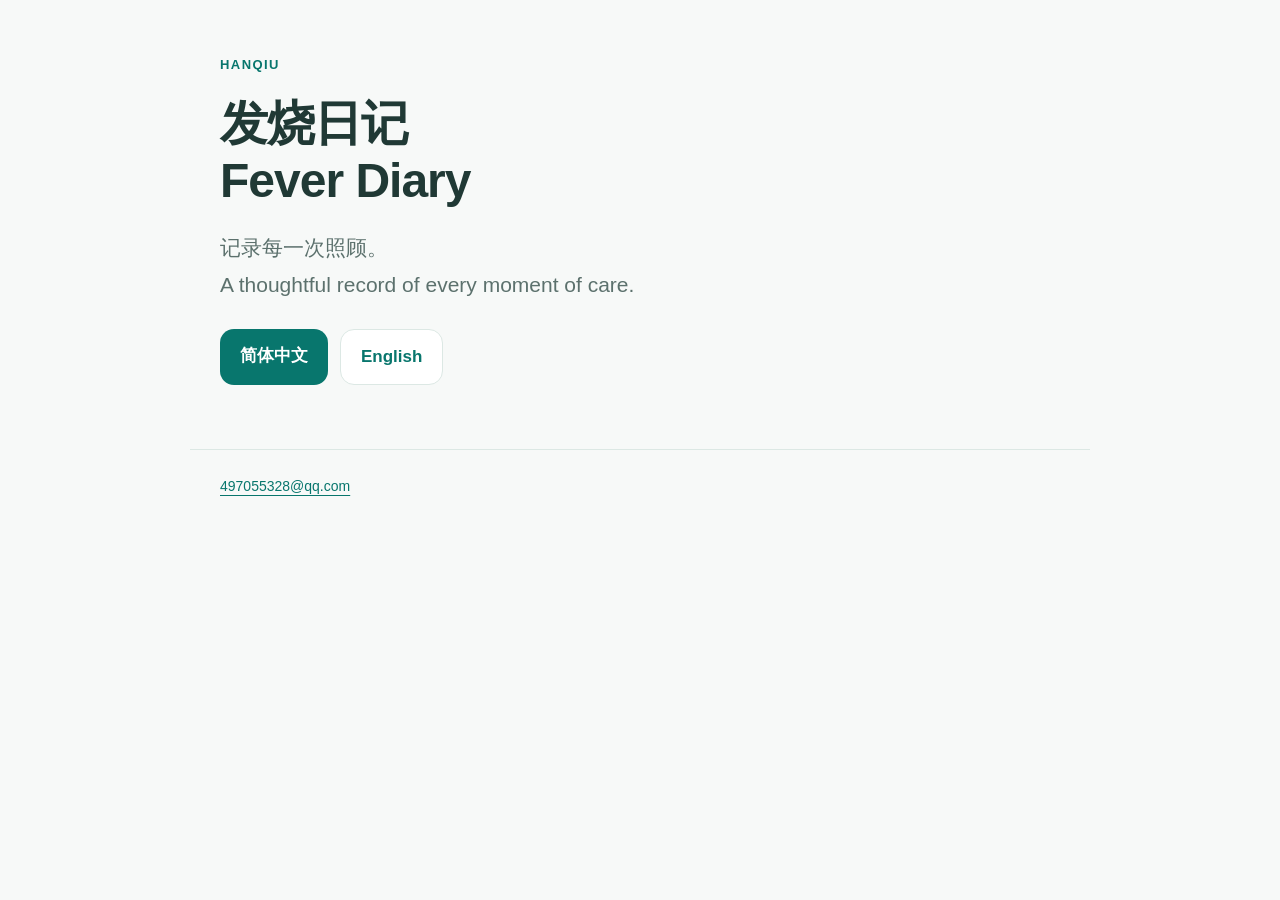
==== index.html @ 3884e826 "Publish Fever Diary privacy and support website" ====
<!doctype html><html lang="en"><head><meta charset="utf-8"><meta name="viewport" content="width=device-width,initial-scale=1"><title>发烧日记 · Fever Diary</title><link rel="stylesheet" href="assets/styles.css"></head><body><main id="content"><p class="eyebrow">HANQIU</p><h1>发烧日记<br>Fever Diary</h1><p class="intro">记录每一次照顾。<br>A thoughtful record of every moment of care.</p><div class="actions"><a class="button" href="zh-Hans/index.html" lang="zh-Hans">简体中文</a><a class="button secondary" href="en/index.html" lang="en">English</a></div></main><footer><a href="mailto:497055328@qq.com">497055328@qq.com</a></footer></body></html>
---- assets/styles.css ----
:root { color-scheme: light dark; --bg:#f7f9f8; --paper:#fff; --text:#203935; --muted:#5c716d; --line:#dce8e4; --accent:#08766d; --soft:#e6f4ef; }
*{box-sizing:border-box} body{margin:0;background:var(--bg);color:var(--text);font:17px/1.75 -apple-system,BlinkMacSystemFont,"Segoe UI",sans-serif;-webkit-font-smoothing:antialiased} a{color:var(--accent);text-underline-offset:4px} a:hover{text-decoration-thickness:2px} a:focus-visible{outline:3px solid var(--accent);outline-offset:5px;border-radius:3px} header,main,footer{max-width:900px;margin:auto;padding-left:30px;padding-right:30px} header{display:flex;flex-wrap:wrap;align-items:center;justify-content:space-between;gap:12px;padding-top:28px;padding-bottom:28px;border-bottom:1px solid var(--line)} .brand{display:inline-flex;align-items:center;gap:11px;font-weight:750;text-decoration:none;color:var(--text)} .mark{background:var(--accent);color:white;border-radius:12px;width:38px;height:38px;display:grid;place-items:center;font-size:23px} nav{display:flex;flex-wrap:wrap;gap:20px;font-size:14px} nav a[aria-current=page]{font-weight:700;color:var(--text)} main{padding-top:54px;padding-bottom:64px} h1{font-size:clamp(32px,5vw,48px);line-height:1.2;letter-spacing:-1px;margin:12px 0 20px} h2{font-size:22px;line-height:1.4;margin:34px 0 12px} h3{font-size:18px;margin:26px 0 8px} p,ul,ol{margin:0 0 18px} .eyebrow{font-size:13px;font-weight:750;letter-spacing:.11em;color:var(--accent)} .intro{font-size:21px;max-width:680px;color:var(--muted)} .updated{font-size:14px;color:var(--muted)} .card{background:var(--paper);border:1px solid var(--line);border-radius:22px;padding:28px;margin:26px 0} .note{background:var(--soft);padding:20px 24px;border-radius:16px;margin:26px 0} .actions{display:flex;flex-wrap:wrap;gap:12px;margin-top:26px}.button{display:inline-block;border-radius:14px;background:var(--accent);color:white;padding:12px 20px;font-weight:650;text-decoration:none}.button.secondary{background:var(--paper);color:var(--accent);border:1px solid var(--line)} .grid{display:grid;grid-template-columns:repeat(2,minmax(0,1fr));gap:20px}.grid .card{margin:0} footer{border-top:1px solid var(--line);font-size:14px;color:var(--muted);padding-top:24px;padding-bottom:30px} footer a{overflow-wrap:anywhere} details{border-top:1px solid var(--line);padding:20px 0} summary{font-weight:650;cursor:pointer} details p{margin-top:14px;margin-bottom:0} table{border-collapse:collapse;width:100%;font-size:15px} th,td{text-align:left;vertical-align:top;padding:12px;border-bottom:1px solid var(--line)} th{color:var(--accent)} .table-wrap{overflow-x:auto} .skip{position:absolute;left:20px;top:-80px;padding:10px;background:var(--paper);z-index:2}.skip:focus{top:10px} @media(max-width:580px){header,main,footer{padding-left:22px;padding-right:22px}main{padding-top:36px}.grid{grid-template-columns:1fr}.card{padding:22px}nav{gap:14px}h1{letter-spacing:-.6px}} @media(prefers-color-scheme:dark){:root{--bg:#101c1a;--paper:#172623;--text:#e7f1ed;--muted:#adc0b9;--line:#324942;--accent:#8ed7c4;--soft:#203a32}.button,.mark{color:#10231d}}
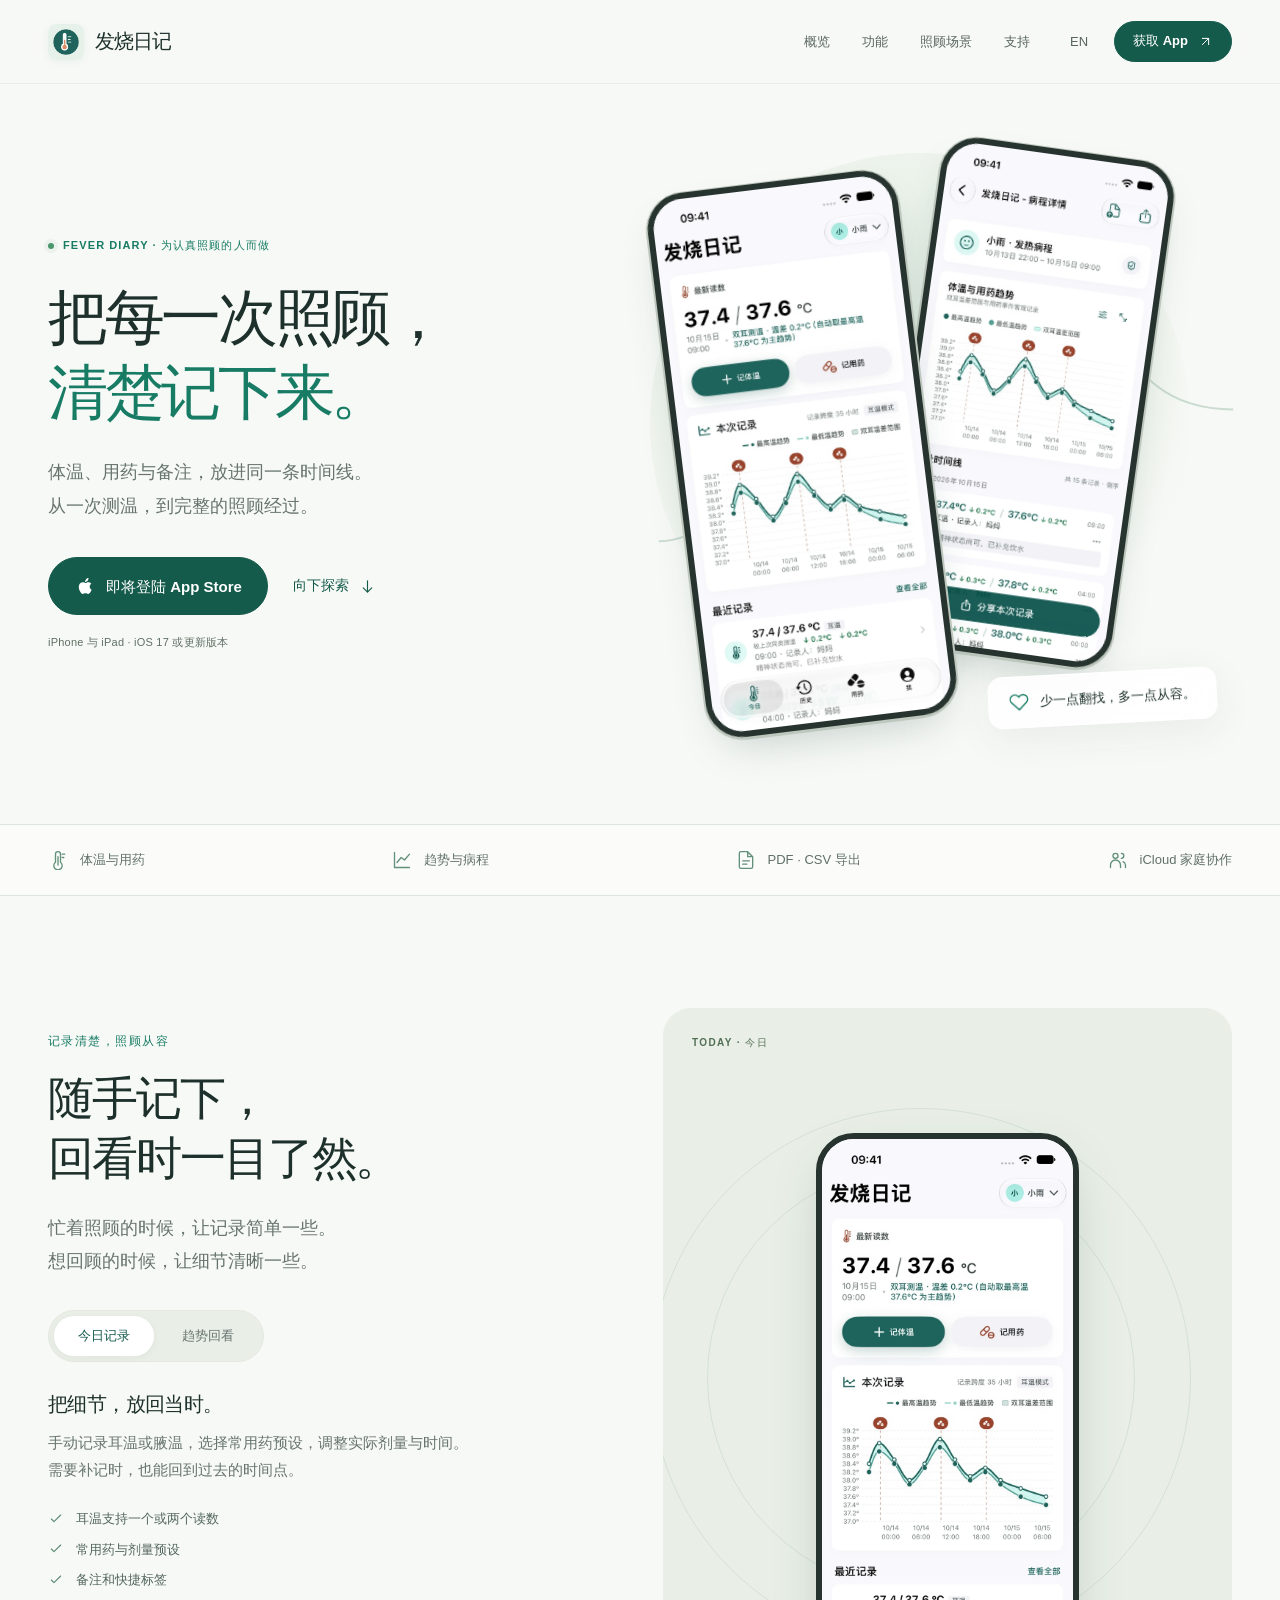
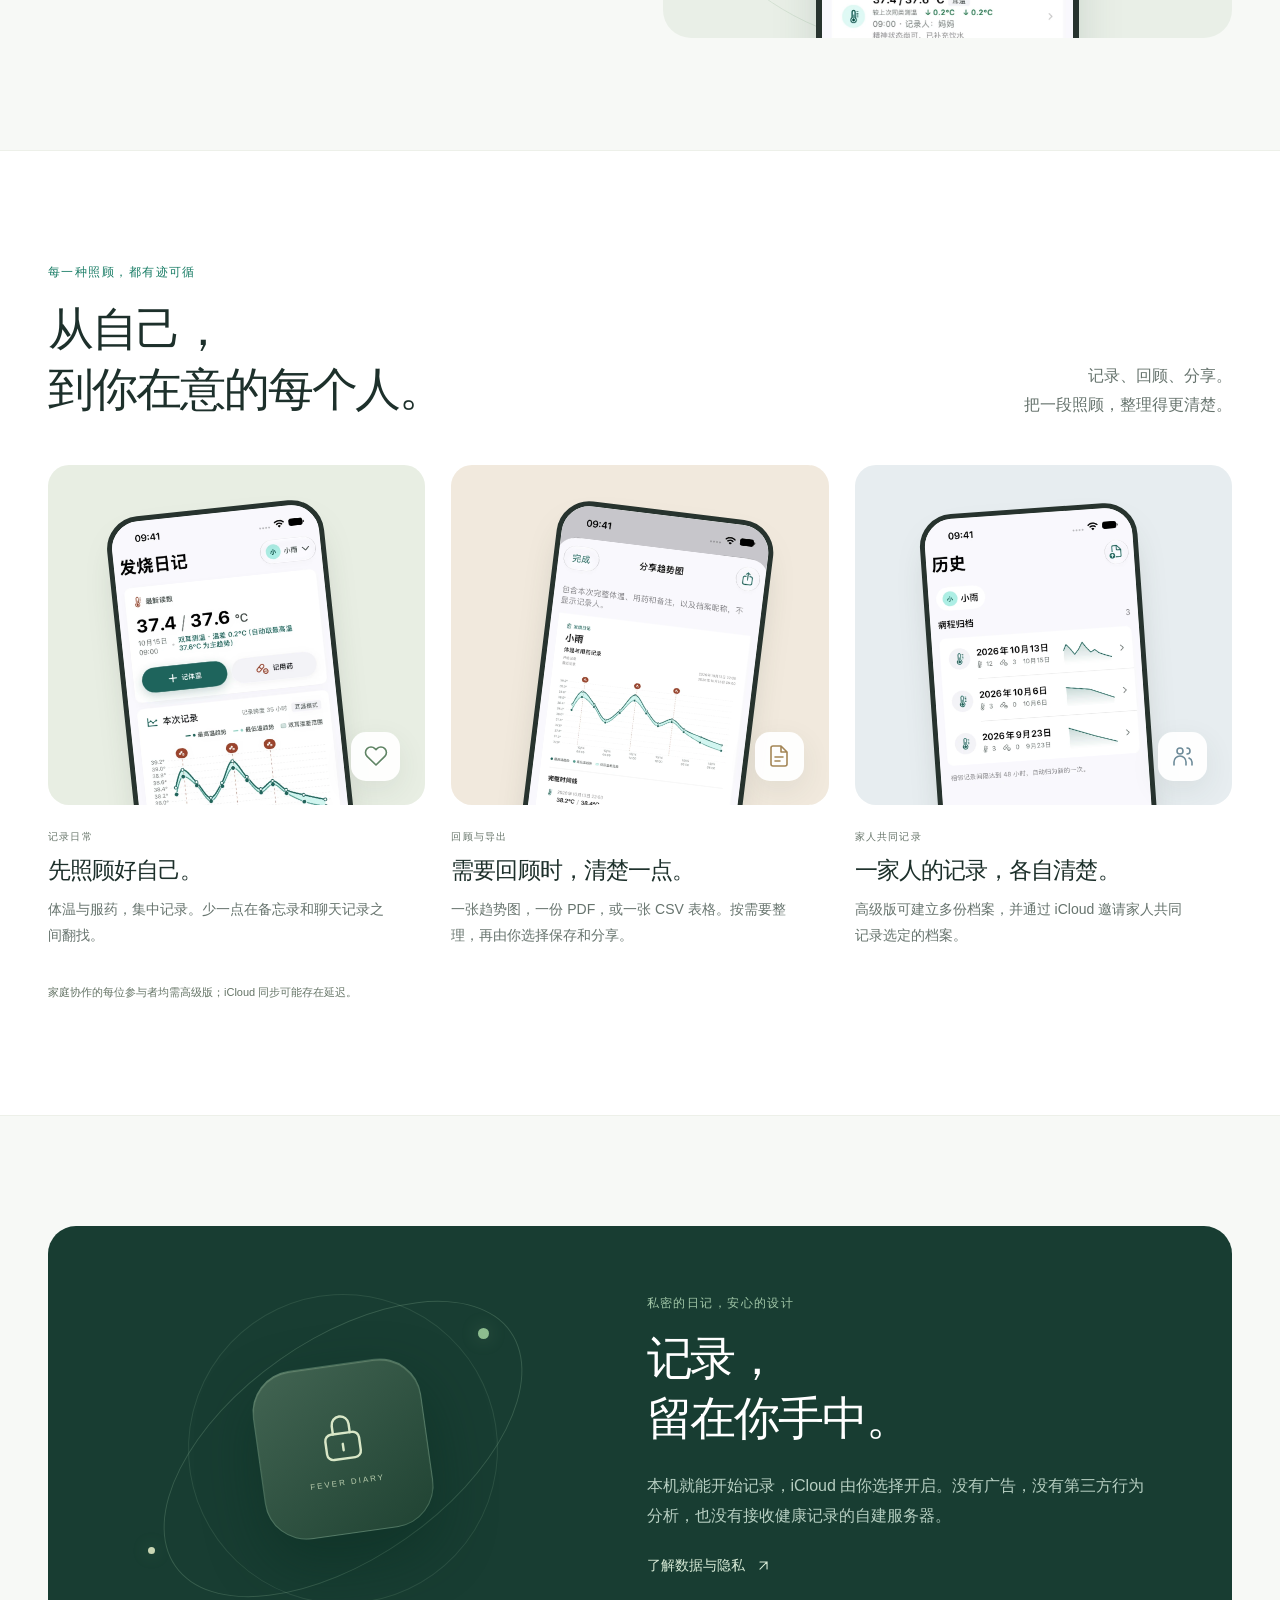
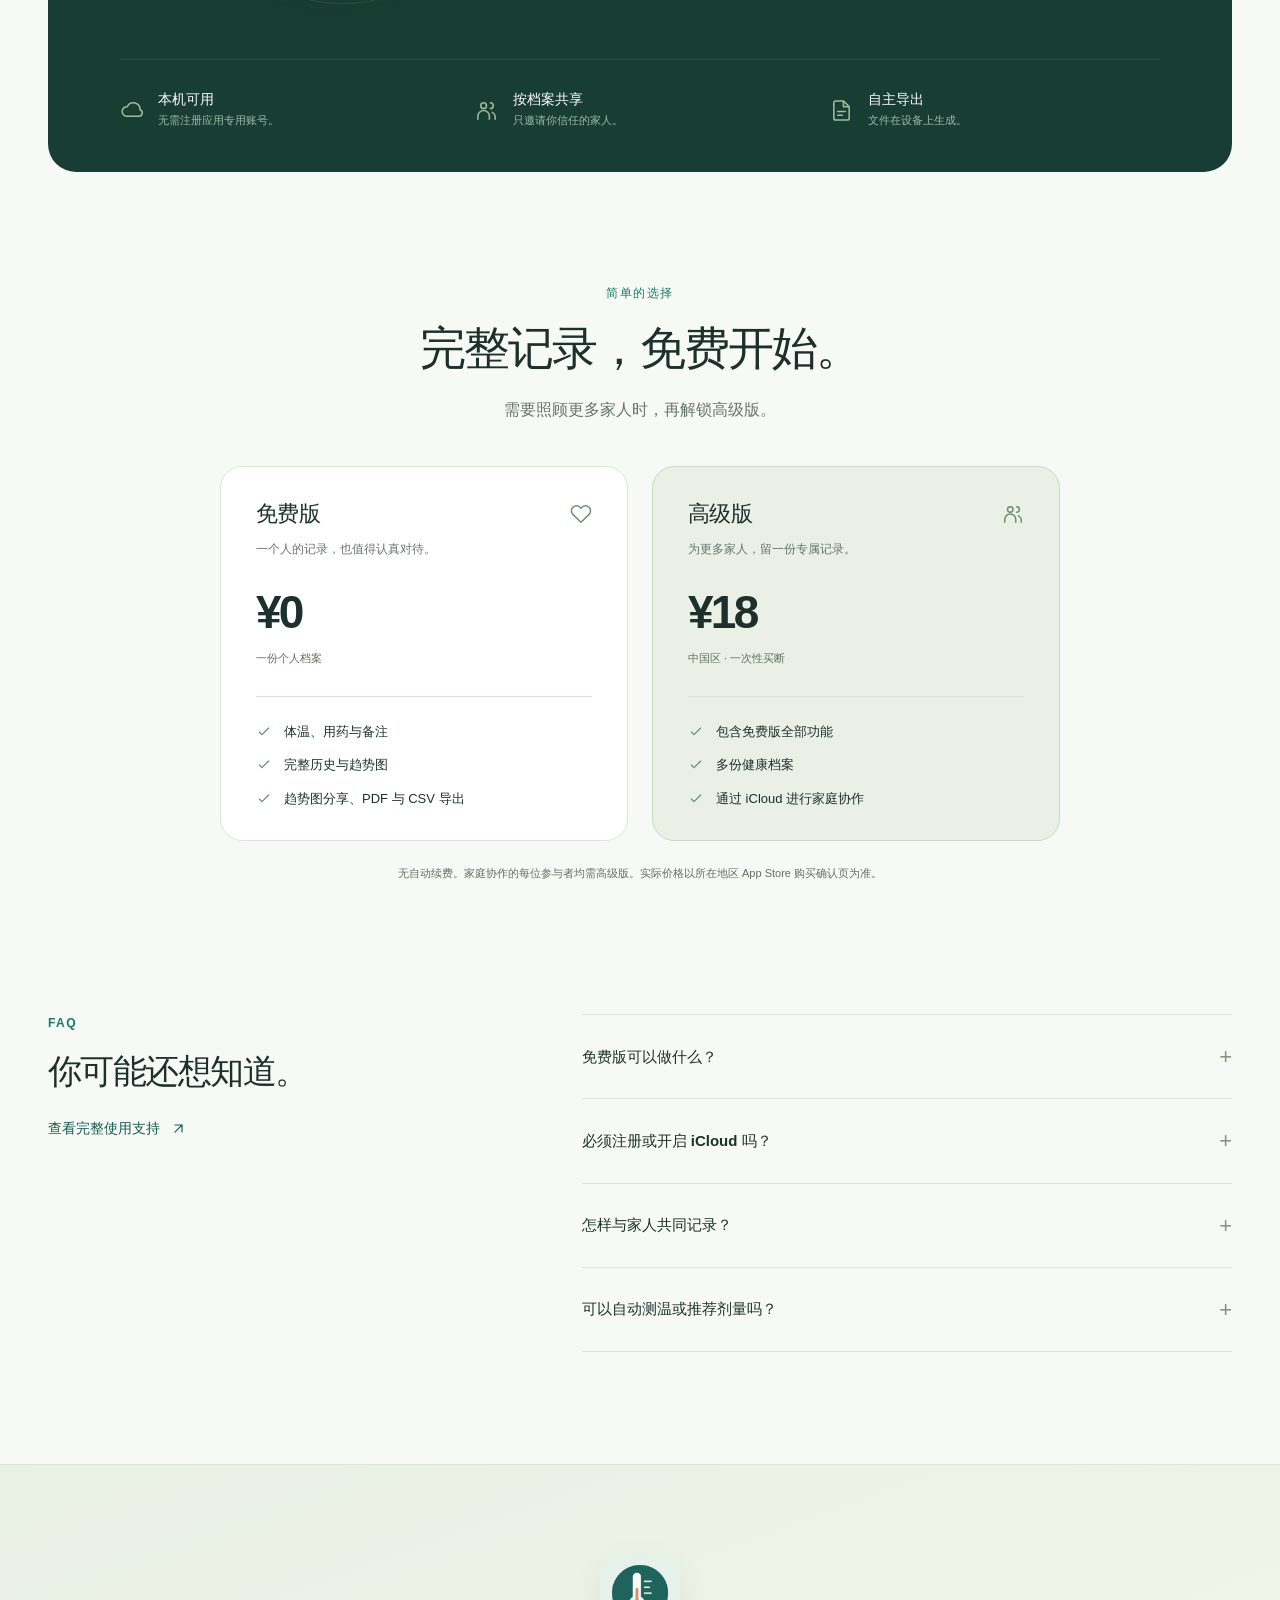
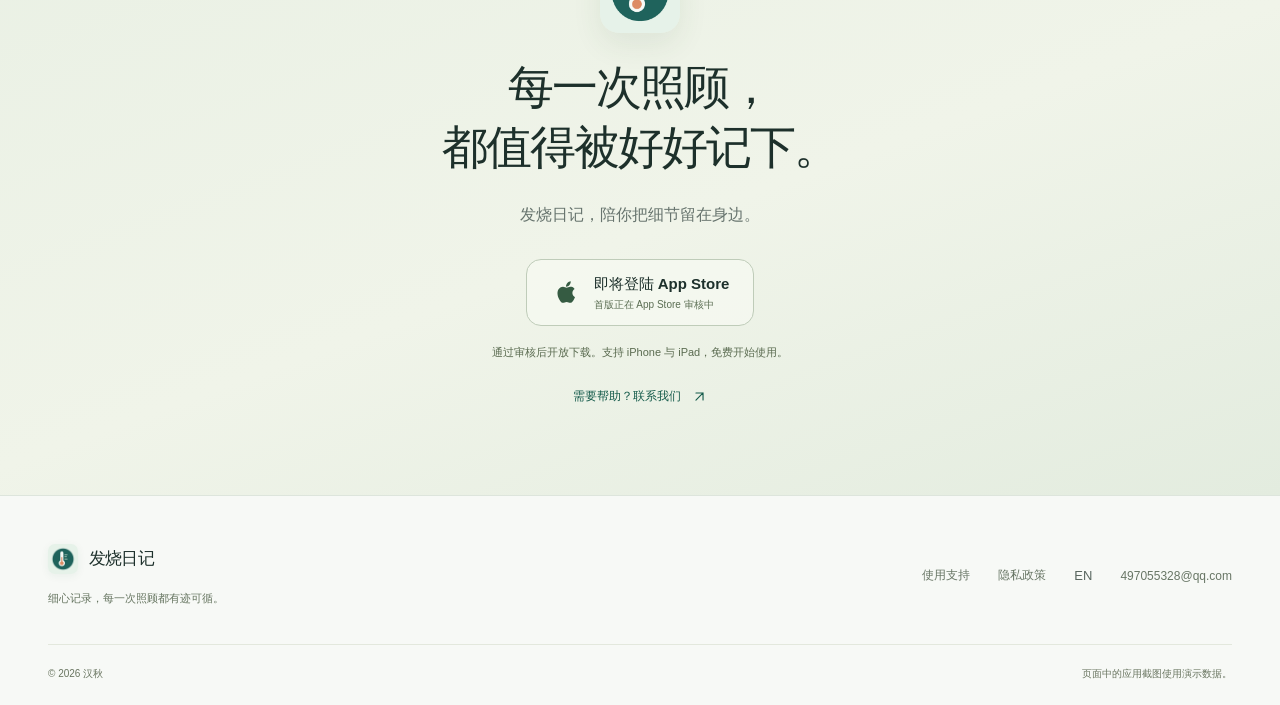
==== commit 395e15e1: "Redesign Fever Diary website with product showcases and bilingual layouts" ====
--- a/index.html
+++ b/index.html
@@ -1 +1,19 @@
-<!doctype html><html lang="en"><head><meta charset="utf-8"><meta name="viewport" content="width=device-width,initial-scale=1"><title>发烧日记 · Fever Diary</title><link rel="stylesheet" href="assets/styles.css"></head><body><main id="content"><p class="eyebrow">HANQIU</p><h1>发烧日记<br>Fever Diary</h1><p class="intro">记录每一次照顾。<br>A thoughtful record of every moment of care.</p><div class="actions"><a class="button" href="zh-Hans/index.html" lang="zh-Hans">简体中文</a><a class="button secondary" href="en/index.html" lang="en">English</a></div></main><footer><a href="mailto:497055328@qq.com">497055328@qq.com</a></footer></body></html>
+<!doctype html>
+<html lang="zh-Hans"><head><meta charset="utf-8"><meta name="viewport" content="width=device-width,initial-scale=1"><meta name="color-scheme" content="light"><meta name="theme-color" content="#f6f8f5"><meta name="description" content="体温、用药与备注，放进同一条时间线。发烧日记支持 iPhone 与 iPad，提供趋势回看、PDF/CSV 导出与可选的 iCloud 家庭协作。"><meta property="og:title" content="发烧日记 · 把每一次照顾，清楚记下来。"><meta property="og:description" content="体温、用药与备注，放进同一条时间线。发烧日记支持 iPhone 与 iPad，提供趋势回看、PDF/CSV 导出与可选的 iCloud 家庭协作。"><meta property="og:type" content="website"><title>发烧日记 · 把每一次照顾，清楚记下来。</title><link rel="icon" href="assets/images/app-icon.png"><link rel="apple-touch-icon" href="assets/images/app-icon-256.png"><link rel="stylesheet" href="assets/styles.css"><script src="assets/site.js" defer></script></head>
+<body class="landing-page"><a class="skip" href="#content">跳到正文</a>
+<header class="site-header"><div class="header-inner"><a class="brand" href="#overview"><img src="assets/images/app-icon.png" width="36" height="36" alt="">发烧日记</a><nav class="desktop-nav" aria-label="主导航"><a href="#overview">概览</a><a href="#features">功能</a><a href="#care">照顾场景</a><a href="zh-Hans/support.html">支持</a></nav><div class="header-actions"><a class="language-link" href="en/index.html" lang="en" aria-label="EN">EN</a><a class="button button-small" href="#download">获取 App<svg class="icon " viewBox="0 0 24 24" fill="none" stroke="currentColor" stroke-width="1.6" stroke-linecap="round" stroke-linejoin="round" aria-hidden="true"><path d="M7 17 17 7M7 7h10v10"/></svg></a><details class="mobile-menu"><summary aria-label="打开导航菜单"><svg class="icon " viewBox="0 0 24 24" fill="none" stroke="currentColor" stroke-width="1.6" stroke-linecap="round" stroke-linejoin="round" aria-hidden="true"><path d="M4 8h16M4 16h16"/></svg></summary><nav aria-label="移动导航"><a href="#overview">概览</a><a href="#features">功能</a><a href="#care">照顾场景</a><a href="zh-Hans/support.html">支持</a></nav></details></div></div></header>
+<main id="content">
+<section class="hero section-wrap" id="overview" aria-labelledby="hero-title"><div class="hero-copy"><p class="eyebrow"><span class="status-dot" aria-hidden="true"></span>FEVER DIARY · 为认真照顾的人而做</p><h1 id="hero-title">把每一次照顾，<br><em>清楚记下来。</em></h1><p class="hero-intro">体温、用药与备注，放进同一条时间线。<br>从一次测温，到完整的照顾经过。</p><div class="hero-actions"><a class="button" href="#download"><svg class="icon " viewBox="0 0 24 24" fill="none" stroke="currentColor" stroke-width="1.6" stroke-linecap="round" stroke-linejoin="round" aria-hidden="true"><path fill="currentColor" stroke="none" d="M17.1 12.6c0-2 1.7-3 1.8-3.1-1-1.5-2.5-1.7-3.1-1.7-1.3-.2-2.6.8-3.3.8-.7 0-1.8-.8-2.9-.8-1.5 0-2.9.9-3.7 2.2-1.5 2.6-.4 6.4 1.1 8.5.7 1 1.5 2.2 2.6 2.1 1.1 0 1.5-.7 2.9-.7s1.8.7 2.9.7c1.2 0 1.9-1 2.6-2.1.8-1.2 1.2-2.4 1.2-2.5-.1 0-2.1-.8-2.1-3.4ZM14.8 6.4c.6-.8 1.1-1.9 1-3-.9 0-2 .6-2.7 1.4-.6.7-1.2 1.8-1.1 2.9 1 .1 2.1-.5 2.8-1.3Z"/></svg>即将登陆 App Store</a><a class="text-link" href="#features">向下探索<svg class="icon " viewBox="0 0 24 24" fill="none" stroke="currentColor" stroke-width="1.6" stroke-linecap="round" stroke-linejoin="round" aria-hidden="true"><path d="M12 4v16m-6-6 6 6 6-6"/></svg></a></div><p class="platform">iPhone 与 iPad · iOS 17 或更新版本</p></div>
+<div class="hero-art"><div class="hero-halo" aria-hidden="true"></div><svg class="care-line" viewBox="0 0 650 620" fill="none" aria-hidden="true"><path d="M20 440C110 440 98 300 185 300S255 440 322 440 379 174 447 174 500 300 630 300" stroke="currentColor" stroke-width="2"/><circle cx="185" cy="300" r="6" fill="currentColor"/><circle cx="447" cy="174" r="6" fill="currentColor"/></svg><div class="phone hero-phone hero-phone-back"><img src="assets/images/zh-Hans/episode.webp" width="700" height="1522" alt="发烧日记病程页面，展示体温趋势和按时间排序的记录" fetchpriority="high"></div><div class="phone hero-phone hero-phone-front"><img src="assets/images/zh-Hans/today.webp" width="700" height="1522" alt="发烧日记今日页面，展示体温趋势和体温、用药记录" fetchpriority="high"></div><div class="hero-tag"><svg class="icon " viewBox="0 0 24 24" fill="none" stroke="currentColor" stroke-width="1.6" stroke-linecap="round" stroke-linejoin="round" aria-hidden="true"><path d="M20.8 4.6a5.5 5.5 0 0 0-7.8 0L12 5.7l-1.1-1.1a5.5 5.5 0 0 0-7.8 7.8L12 21l8.8-8.6a5.5 5.5 0 0 0 0-7.8Z"/></svg><span>少一点翻找，多一点从容。</span></div></div></section>
+<div class="feature-ribbon"><div class="section-wrap"><span><svg class="icon " viewBox="0 0 24 24" fill="none" stroke="currentColor" stroke-width="1.6" stroke-linecap="round" stroke-linejoin="round" aria-hidden="true"><path d="M9 14.8V5a3 3 0 0 1 6 0v9.8a5 5 0 1 1-6 0Z"/><path d="M12 8v10m0 0h.01M17 5h3m-3 4h2"/></svg>体温与用药</span><span><svg class="icon " viewBox="0 0 24 24" fill="none" stroke="currentColor" stroke-width="1.6" stroke-linecap="round" stroke-linejoin="round" aria-hidden="true"><path d="M3 3v18h18M6 15l5-6 4 3 6-7"/></svg>趋势与病程</span><span><svg class="icon " viewBox="0 0 24 24" fill="none" stroke="currentColor" stroke-width="1.6" stroke-linecap="round" stroke-linejoin="round" aria-hidden="true"><path d="M14 2H6a2 2 0 0 0-2 2v16a2 2 0 0 0 2 2h12a2 2 0 0 0 2-2V8Zm0 0v6h6M8 13h8m-8 4h5"/></svg>PDF · CSV 导出</span><span><svg class="icon " viewBox="0 0 24 24" fill="none" stroke="currentColor" stroke-width="1.6" stroke-linecap="round" stroke-linejoin="round" aria-hidden="true"><circle cx="9" cy="7" r="3"/><path d="M3 21v-3a6 6 0 0 1 12 0v3m1-17a3 3 0 0 1 0 6m2 4a5 5 0 0 1 3 4v3"/></svg>iCloud 家庭协作</span></div></div>
+<section class="feature-section section-wrap section-space" id="features" aria-labelledby="features-title"><div class="feature-heading"><p class="eyebrow">记录清楚，照顾从容</p><h2 id="features-title">随手记下，<br>回看时一目了然。</h2><p class="section-intro">忙着照顾的时候，让记录简单一些。<br>想回顾的时候，让细节清晰一些。</p><div class="feature-tabs" role="tablist" aria-label="探索功能"><button id="feature-tab-0" role="tab" type="button" aria-controls="feature-panel-0" aria-selected="true" tabindex="0" data-feature-tab="0">今日记录</button><button id="feature-tab-1" role="tab" type="button" aria-controls="feature-panel-1" aria-selected="false" tabindex="-1" data-feature-tab="1">趋势回看</button></div></div><div id="feature-panel-0" role="tabpanel" tabindex="0" aria-labelledby="feature-tab-0" class="feature-panel" >
+        <div class="feature-detail"><h3>把细节，放回当时。</h3><p>手动记录耳温或腋温，选择常用药预设，调整实际剂量与时间。需要补记时，也能回到过去的时间点。</p><ul class="check-list"><li><svg class="icon " viewBox="0 0 24 24" fill="none" stroke="currentColor" stroke-width="1.6" stroke-linecap="round" stroke-linejoin="round" aria-hidden="true"><path d="m5 12 4 4L19 6"/></svg><span>耳温支持一个或两个读数</span></li><li><svg class="icon " viewBox="0 0 24 24" fill="none" stroke="currentColor" stroke-width="1.6" stroke-linecap="round" stroke-linejoin="round" aria-hidden="true"><path d="m5 12 4 4L19 6"/></svg><span>常用药与剂量预设</span></li><li><svg class="icon " viewBox="0 0 24 24" fill="none" stroke="currentColor" stroke-width="1.6" stroke-linecap="round" stroke-linejoin="round" aria-hidden="true"><path d="m5 12 4 4L19 6"/></svg><span>备注和快捷标签</span></li></ul></div>
+        <div class="feature-stage"><div class="stage-orbit" aria-hidden="true"></div><span class="stage-label">TODAY · 今日</span><div class="phone feature-phone"><img src="assets/images/zh-Hans/today.webp" width="700" height="1522" alt="发烧日记今日页面，展示体温趋势和体温、用药记录" loading="lazy"></div></div></div><div id="feature-panel-1" role="tabpanel" tabindex="0" aria-labelledby="feature-tab-1" class="feature-panel" hidden>
+        <div class="feature-detail"><h3>把经过，连成一条线。</h3><p>体温和用药放在同一张趋势图上，按记录间隔整理每次病程。缩放时间轴，或横屏查看更多细节。</p><ul class="check-list"><li><svg class="icon " viewBox="0 0 24 24" fill="none" stroke="currentColor" stroke-width="1.6" stroke-linecap="round" stroke-linejoin="round" aria-hidden="true"><path d="m5 12 4 4L19 6"/></svg><span>完整历史，随时回看</span></li><li><svg class="icon " viewBox="0 0 24 24" fill="none" stroke="currentColor" stroke-width="1.6" stroke-linecap="round" stroke-linejoin="round" aria-hidden="true"><path d="m5 12 4 4L19 6"/></svg><span>按间隔自动整理病程</span></li><li><svg class="icon " viewBox="0 0 24 24" fill="none" stroke="currentColor" stroke-width="1.6" stroke-linecap="round" stroke-linejoin="round" aria-hidden="true"><path d="m5 12 4 4L19 6"/></svg><span>趋势图可分享为图片</span></li></ul></div>
+        <div class="feature-stage"><div class="stage-orbit" aria-hidden="true"></div><span class="stage-label">HISTORY · 病程</span><div class="phone feature-phone"><img src="assets/images/zh-Hans/episode.webp" width="700" height="1522" alt="发烧日记病程页面，展示体温趋势和按时间排序的记录" loading="lazy"></div></div></div></section>
+<section class="care-section section-space" id="care" aria-labelledby="care-title"><div class="section-wrap"><div class="section-heading"><div><p class="eyebrow">每一种照顾，都有迹可循</p><h2 id="care-title">从自己，<br>到你在意的每个人。</h2></div><p class="section-intro">记录、回顾、分享。<br>把一段照顾，整理得更清楚。</p></div><div class="scene-track" role="region" tabindex="0" aria-label="横向浏览照顾场景"><article class="scene" data-scene><div class="scene-art scene-art-0"><div class="scene-phone phone"><img src="assets/images/zh-Hans/today.webp" width="700" height="1522" alt="今日页面展示手动添加的体温和用药记录" loading="lazy"></div><span class="scene-icon"><svg class="icon " viewBox="0 0 24 24" fill="none" stroke="currentColor" stroke-width="1.6" stroke-linecap="round" stroke-linejoin="round" aria-hidden="true"><path d="M20.8 4.6a5.5 5.5 0 0 0-7.8 0L12 5.7l-1.1-1.1a5.5 5.5 0 0 0-7.8 7.8L12 21l8.8-8.6a5.5 5.5 0 0 0 0-7.8Z"/></svg></span></div><div class="scene-copy"><p class="micro">记录日常</p><h3>先照顾好自己。</h3><p>体温与服药，集中记录。少一点在备忘录和聊天记录之间翻找。</p></div></article><article class="scene" data-scene><div class="scene-art scene-art-1"><div class="scene-phone phone"><img src="assets/images/zh-Hans/share.webp" width="700" height="1522" alt="趋势图分享预览，展示病程曲线与记录明细" loading="lazy"></div><span class="scene-icon"><svg class="icon " viewBox="0 0 24 24" fill="none" stroke="currentColor" stroke-width="1.6" stroke-linecap="round" stroke-linejoin="round" aria-hidden="true"><path d="M14 2H6a2 2 0 0 0-2 2v16a2 2 0 0 0 2 2h12a2 2 0 0 0 2-2V8Zm0 0v6h6M8 13h8m-8 4h5"/></svg></span></div><div class="scene-copy"><p class="micro">回顾与导出</p><h3>需要回顾时，清楚一点。</h3><p>一张趋势图，一份 PDF，或一张 CSV 表格。按需要整理，再由你选择保存和分享。</p></div></article><article class="scene" data-scene><div class="scene-art scene-art-2"><div class="scene-phone phone"><img src="assets/images/zh-Hans/history.webp" width="700" height="1522" alt="历史页面展示健康档案和按病程整理的记录" loading="lazy"></div><span class="scene-icon"><svg class="icon " viewBox="0 0 24 24" fill="none" stroke="currentColor" stroke-width="1.6" stroke-linecap="round" stroke-linejoin="round" aria-hidden="true"><circle cx="9" cy="7" r="3"/><path d="M3 21v-3a6 6 0 0 1 12 0v3m1-17a3 3 0 0 1 0 6m2 4a5 5 0 0 1 3 4v3"/></svg></span></div><div class="scene-copy"><p class="micro">家人共同记录</p><h3>一家人的记录，各自清楚。</h3><p>高级版可建立多份档案，并通过 iCloud 邀请家人共同记录选定的档案。</p></div></article></div><div class="scene-bottom"><p>家庭协作的每位参与者均需高级版；iCloud 同步可能存在延迟。</p><div class="scene-controls"><button type="button" data-scene-prev aria-label="上一个场景"><svg class="icon " viewBox="0 0 24 24" fill="none" stroke="currentColor" stroke-width="1.6" stroke-linecap="round" stroke-linejoin="round" aria-hidden="true"><path d="m9 5 7 7-7 7"/></svg></button><div class="scene-dots" aria-hidden="true"><span class="active"></span><span></span><span></span></div><button type="button" data-scene-next aria-label="下一个场景"><svg class="icon " viewBox="0 0 24 24" fill="none" stroke="currentColor" stroke-width="1.6" stroke-linecap="round" stroke-linejoin="round" aria-hidden="true"><path d="m9 5 7 7-7 7"/></svg></button></div></div></div></section>
+<section class="privacy-section section-wrap section-space" aria-labelledby="privacy-title"><div class="privacy-visual" aria-hidden="true"><div class="privacy-orbit orbit-one"></div><div class="privacy-orbit orbit-two"></div><div class="privacy-seal"><svg class="icon " viewBox="0 0 24 24" fill="none" stroke="currentColor" stroke-width="1.6" stroke-linecap="round" stroke-linejoin="round" aria-hidden="true"><rect x="4" y="10" width="16" height="12" rx="3"/><path d="M8 10V6a4 4 0 0 1 8 0v4m-4 5v3"/></svg><span>FEVER DIARY</span></div><span class="orbit-dot dot-one"></span><span class="orbit-dot dot-two"></span></div><div class="privacy-copy"><p class="eyebrow">私密的日记，安心的设计</p><h2 id="privacy-title">记录，<br>留在你手中。</h2><p class="section-intro">本机就能开始记录，iCloud 由你选择开启。没有广告，没有第三方行为分析，也没有接收健康记录的自建服务器。</p><a class="text-link" href="zh-Hans/privacy.html">了解数据与隐私<svg class="icon " viewBox="0 0 24 24" fill="none" stroke="currentColor" stroke-width="1.6" stroke-linecap="round" stroke-linejoin="round" aria-hidden="true"><path d="M7 17 17 7M7 7h10v10"/></svg></a></div><ul class="privacy-points"><li><svg class="icon " viewBox="0 0 24 24" fill="none" stroke="currentColor" stroke-width="1.6" stroke-linecap="round" stroke-linejoin="round" aria-hidden="true"><path d="M7 18a5 5 0 1 1 .6-10 7 7 0 0 1 13.3 3.2A3.5 3.5 0 0 1 20 18H7Z"/></svg><div><h3>本机可用</h3><p>无需注册应用专用账号。</p></div></li><li><svg class="icon " viewBox="0 0 24 24" fill="none" stroke="currentColor" stroke-width="1.6" stroke-linecap="round" stroke-linejoin="round" aria-hidden="true"><circle cx="9" cy="7" r="3"/><path d="M3 21v-3a6 6 0 0 1 12 0v3m1-17a3 3 0 0 1 0 6m2 4a5 5 0 0 1 3 4v3"/></svg><div><h3>按档案共享</h3><p>只邀请你信任的家人。</p></div></li><li><svg class="icon " viewBox="0 0 24 24" fill="none" stroke="currentColor" stroke-width="1.6" stroke-linecap="round" stroke-linejoin="round" aria-hidden="true"><path d="M14 2H6a2 2 0 0 0-2 2v16a2 2 0 0 0 2 2h12a2 2 0 0 0 2-2V8Zm0 0v6h6M8 13h8m-8 4h5"/></svg><div><h3>自主导出</h3><p>文件在设备上生成。</p></div></li></ul></section>
+<section class="pricing-section section-wrap section-space" id="plans" aria-labelledby="plans-title"><div class="center-heading"><p class="eyebrow">简单的选择</p><h2 id="plans-title">完整记录，免费开始。</h2><p class="section-intro">需要照顾更多家人时，再解锁高级版。</p></div><div class="plans"><article class="plan "><div class="plan-top"><h3>免费版</h3><svg class="icon " viewBox="0 0 24 24" fill="none" stroke="currentColor" stroke-width="1.6" stroke-linecap="round" stroke-linejoin="round" aria-hidden="true"><path d="M20.8 4.6a5.5 5.5 0 0 0-7.8 0L12 5.7l-1.1-1.1a5.5 5.5 0 0 0-7.8 7.8L12 21l8.8-8.6a5.5 5.5 0 0 0 0-7.8Z"/></svg></div><p class="plan-sub">一个人的记录，也值得认真对待。</p><div class="plan-price">¥0</div><p class="price-caption">一份个人档案</p><ul class="check-list"><li><svg class="icon " viewBox="0 0 24 24" fill="none" stroke="currentColor" stroke-width="1.6" stroke-linecap="round" stroke-linejoin="round" aria-hidden="true"><path d="m5 12 4 4L19 6"/></svg><span>体温、用药与备注</span></li><li><svg class="icon " viewBox="0 0 24 24" fill="none" stroke="currentColor" stroke-width="1.6" stroke-linecap="round" stroke-linejoin="round" aria-hidden="true"><path d="m5 12 4 4L19 6"/></svg><span>完整历史与趋势图</span></li><li><svg class="icon " viewBox="0 0 24 24" fill="none" stroke="currentColor" stroke-width="1.6" stroke-linecap="round" stroke-linejoin="round" aria-hidden="true"><path d="m5 12 4 4L19 6"/></svg><span>趋势图分享、PDF 与 CSV 导出</span></li></ul></article><article class="plan plan-premium"><div class="plan-top"><h3>高级版</h3><svg class="icon " viewBox="0 0 24 24" fill="none" stroke="currentColor" stroke-width="1.6" stroke-linecap="round" stroke-linejoin="round" aria-hidden="true"><circle cx="9" cy="7" r="3"/><path d="M3 21v-3a6 6 0 0 1 12 0v3m1-17a3 3 0 0 1 0 6m2 4a5 5 0 0 1 3 4v3"/></svg></div><p class="plan-sub">为更多家人，留一份专属记录。</p><div class="plan-price">¥18</div><p class="price-caption">中国区 · 一次性买断</p><ul class="check-list"><li><svg class="icon " viewBox="0 0 24 24" fill="none" stroke="currentColor" stroke-width="1.6" stroke-linecap="round" stroke-linejoin="round" aria-hidden="true"><path d="m5 12 4 4L19 6"/></svg><span>包含免费版全部功能</span></li><li><svg class="icon " viewBox="0 0 24 24" fill="none" stroke="currentColor" stroke-width="1.6" stroke-linecap="round" stroke-linejoin="round" aria-hidden="true"><path d="m5 12 4 4L19 6"/></svg><span>多份健康档案</span></li><li><svg class="icon " viewBox="0 0 24 24" fill="none" stroke="currentColor" stroke-width="1.6" stroke-linecap="round" stroke-linejoin="round" aria-hidden="true"><path d="m5 12 4 4L19 6"/></svg><span>通过 iCloud 进行家庭协作</span></li></ul></article></div><p class="pricing-note">无自动续费。家庭协作的每位参与者均需高级版。实际价格以所在地区 App Store 购买确认页为准。</p></section>
+<section class="faq-section section-wrap section-space" aria-labelledby="faq-title"><div><p class="eyebrow">FAQ</p><h2 id="faq-title">你可能还想知道。</h2><a class="text-link" href="zh-Hans/support.html">查看完整使用支持<svg class="icon " viewBox="0 0 24 24" fill="none" stroke="currentColor" stroke-width="1.6" stroke-linecap="round" stroke-linejoin="round" aria-hidden="true"><path d="M7 17 17 7M7 7h10v10"/></svg></a></div><div class="faq-list"><details><summary>免费版可以做什么？<span aria-hidden="true">+</span></summary><p>免费版支持一份个人档案，体温、用药、完整历史、趋势图分享以及 PDF 和 CSV 导出均可使用。高级版用于解锁多档案和家庭协作。</p></details><details><summary>必须注册或开启 iCloud 吗？<span aria-hidden="true">+</span></summary><p>本机使用无需注册应用专用账号，也不必开启 iCloud。需要跨设备同步或家庭协作时，再登录系统 iCloud 并启用相关功能。</p></details><details><summary>怎样与家人共同记录？<span aria-hidden="true">+</span></summary><p>升级高级版后，可以通过 iCloud 邀请家人加入选定的档案。每位参与者均需高级版。同步可能存在延迟，不适合用于实时监护。共享权限说明见隐私政策。</p></details><details><summary>可以自动测温或推荐剂量吗？<span aria-hidden="true">+</span></summary><p>发烧日记是一款手动记录工具，不连接测温设备，不进行实时监护，也不提供诊断、服药时间或剂量建议。常用药预设由你输入。</p></details></div></section>
+<section class="download-section section-space" id="download" aria-labelledby="download-title"><div class="section-wrap"><img class="download-icon" src="assets/images/app-icon-256.png" width="80" height="80" alt=""><h2 id="download-title">每一次照顾，<br>都值得被好好记下。</h2><p class="section-intro">发烧日记，陪你把细节留在身边。</p><div class="store-status"><svg class="icon " viewBox="0 0 24 24" fill="none" stroke="currentColor" stroke-width="1.6" stroke-linecap="round" stroke-linejoin="round" aria-hidden="true"><path fill="currentColor" stroke="none" d="M17.1 12.6c0-2 1.7-3 1.8-3.1-1-1.5-2.5-1.7-3.1-1.7-1.3-.2-2.6.8-3.3.8-.7 0-1.8-.8-2.9-.8-1.5 0-2.9.9-3.7 2.2-1.5 2.6-.4 6.4 1.1 8.5.7 1 1.5 2.2 2.6 2.1 1.1 0 1.5-.7 2.9-.7s1.8.7 2.9.7c1.2 0 1.9-1 2.6-2.1.8-1.2 1.2-2.4 1.2-2.5-.1 0-2.1-.8-2.1-3.4ZM14.8 6.4c.6-.8 1.1-1.9 1-3-.9 0-2 .6-2.7 1.4-.6.7-1.2 1.8-1.1 2.9 1 .1 2.1-.5 2.8-1.3Z"/></svg><div><strong>即将登陆 App Store</strong><span>首版正在 App Store 审核中</span></div></div><p class="download-note">通过审核后开放下载。支持 iPhone 与 iPad，免费开始使用。</p><a class="text-link" href="zh-Hans/support.html">需要帮助？联系我们<svg class="icon " viewBox="0 0 24 24" fill="none" stroke="currentColor" stroke-width="1.6" stroke-linecap="round" stroke-linejoin="round" aria-hidden="true"><path d="M7 17 17 7M7 7h10v10"/></svg></a></div></section>
+</main><footer class="site-footer"><div class="footer-inner"><div><a class="brand" href="#overview"><img src="assets/images/app-icon.png" width="30" height="30" alt="">发烧日记</a><p>细心记录，每一次照顾都有迹可循。</p></div><nav aria-label="页脚导航"><a href="zh-Hans/support.html">使用支持</a><a href="zh-Hans/privacy.html">隐私政策</a><a class="language-link" href="en/index.html" lang="en" aria-label="EN">EN</a><a href="mailto:497055328@qq.com">497055328@qq.com</a></nav><div class="footer-bottom"><span>© 2026 汉秋</span><span>页面中的应用截图使用演示数据。</span></div></div></footer></body></html>
--- a/assets/styles.css
+++ b/assets/styles.css
@@ -1,2 +1,24 @@
-:root { color-scheme: light dark; --bg:#f7f9f8; --paper:#fff; --text:#203935; --muted:#5c716d; --line:#dce8e4; --accent:#08766d; --soft:#e6f4ef; }
-*{box-sizing:border-box} body{margin:0;background:var(--bg);color:var(--text);font:17px/1.75 -apple-system,BlinkMacSystemFont,"Segoe UI",sans-serif;-webkit-font-smoothing:antialiased} a{color:var(--accent);text-underline-offset:4px} a:hover{text-decoration-thickness:2px} a:focus-visible{outline:3px solid var(--accent);outline-offset:5px;border-radius:3px} header,main,footer{max-width:900px;margin:auto;padding-left:30px;padding-right:30px} header{display:flex;flex-wrap:wrap;align-items:center;justify-content:space-between;gap:12px;padding-top:28px;padding-bottom:28px;border-bottom:1px solid var(--line)} .brand{display:inline-flex;align-items:center;gap:11px;font-weight:750;text-decoration:none;color:var(--text)} .mark{background:var(--accent);color:white;border-radius:12px;width:38px;height:38px;display:grid;place-items:center;font-size:23px} nav{display:flex;flex-wrap:wrap;gap:20px;font-size:14px} nav a[aria-current=page]{font-weight:700;color:var(--text)} main{padding-top:54px;padding-bottom:64px} h1{font-size:clamp(32px,5vw,48px);line-height:1.2;letter-spacing:-1px;margin:12px 0 20px} h2{font-size:22px;line-height:1.4;margin:34px 0 12px} h3{font-size:18px;margin:26px 0 8px} p,ul,ol{margin:0 0 18px} .eyebrow{font-size:13px;font-weight:750;letter-spacing:.11em;color:var(--accent)} .intro{font-size:21px;max-width:680px;color:var(--muted)} .updated{font-size:14px;color:var(--muted)} .card{background:var(--paper);border:1px solid var(--line);border-radius:22px;padding:28px;margin:26px 0} .note{background:var(--soft);padding:20px 24px;border-radius:16px;margin:26px 0} .actions{display:flex;flex-wrap:wrap;gap:12px;margin-top:26px}.button{display:inline-block;border-radius:14px;background:var(--accent);color:white;padding:12px 20px;font-weight:650;text-decoration:none}.button.secondary{background:var(--paper);color:var(--accent);border:1px solid var(--line)} .grid{display:grid;grid-template-columns:repeat(2,minmax(0,1fr));gap:20px}.grid .card{margin:0} footer{border-top:1px solid var(--line);font-size:14px;color:var(--muted);padding-top:24px;padding-bottom:30px} footer a{overflow-wrap:anywhere} details{border-top:1px solid var(--line);padding:20px 0} summary{font-weight:650;cursor:pointer} details p{margin-top:14px;margin-bottom:0} table{border-collapse:collapse;width:100%;font-size:15px} th,td{text-align:left;vertical-align:top;padding:12px;border-bottom:1px solid var(--line)} th{color:var(--accent)} .table-wrap{overflow-x:auto} .skip{position:absolute;left:20px;top:-80px;padding:10px;background:var(--paper);z-index:2}.skip:focus{top:10px} @media(max-width:580px){header,main,footer{padding-left:22px;padding-right:22px}main{padding-top:36px}.grid{grid-template-columns:1fr}.card{padding:22px}nav{gap:14px}h1{letter-spacing:-.6px}} @media(prefers-color-scheme:dark){:root{--bg:#101c1a;--paper:#172623;--text:#e7f1ed;--muted:#adc0b9;--line:#324942;--accent:#8ed7c4;--soft:#203a32}.button,.mark{color:#10231d}}
+@charset "UTF-8";
+:root{--bg:#f7f9f6;--paper:#fff;--ink:#1d302b;--muted:#67746e;--green:#187c65;--green-dark:#155b4b;--line:#dde5dc;--mint:#e6f0e7;--radius:28px;font-family:Inter,-apple-system,BlinkMacSystemFont,"SF Pro Display","PingFang SC","Hiragino Sans GB","Microsoft YaHei",sans-serif;color:var(--ink);background:var(--bg);font-synthesis:none;-webkit-font-smoothing:antialiased}
+*{box-sizing:border-box}html{scroll-behavior:smooth;scroll-padding-top:100px}body{margin:0}a{color:inherit;text-decoration:none}button,summary,a{-webkit-tap-highlight-color:transparent}button{font:inherit;color:inherit}button,a,summary{touch-action:manipulation}button{cursor:pointer}img{display:block;max-width:100%;height:auto}button:focus-visible,a:focus-visible,summary:focus-visible,[tabindex]:focus-visible{outline:3px solid var(--green);outline-offset:6px}button:disabled{cursor:default;opacity:.35}h1,h2,h3,p{margin:0}h1,h2,h3{font-weight:650;letter-spacing:-.045em}p{line-height:1.8}ul{list-style:none;margin:0;padding:0}.icon{width:22px;height:22px;flex:0 0 auto;vertical-align:middle}.skip{position:fixed;left:20px;top:-70px;z-index:100;background:var(--ink);color:white;padding:12px 18px;border-radius:10px}.skip:focus{top:12px}.section-wrap{width:min(1200px,calc(100% - 96px));margin-inline:auto}.section-space{padding-block:112px}.eyebrow{font-size:12px;font-weight:650;letter-spacing:.12em;color:var(--green);line-height:1.6}.section-intro{font-size:18px;line-height:1.85;color:var(--muted)}h2{font-size:clamp(34px,3.6vw,52px);line-height:1.3}.site-header{height:84px;position:sticky;top:0;z-index:50;background:rgba(247,249,246,.88);border-bottom:1px solid rgba(221,229,220,.55);-webkit-backdrop-filter:blur(22px);backdrop-filter:blur(22px)}.header-inner{height:100%;width:min(1200px,calc(100% - 96px));margin:auto;display:flex;align-items:center;gap:40px}.brand{display:inline-flex;align-items:center;gap:11px;font-size:20px;font-weight:650;letter-spacing:-.045em;white-space:nowrap}.brand img{border-radius:23%;box-shadow:0 2px 8px #1b5f4010}.desktop-nav{display:flex;gap:32px;margin-left:auto}.desktop-nav a,.language-link,.document-nav a{font-size:13px;color:#59665f;transition:color .2s}.desktop-nav a:hover,.language-link:hover,.document-nav a:hover{color:var(--green)}.header-actions{display:flex;align-items:center;gap:26px}.button{display:inline-flex;justify-content:center;align-items:center;gap:10px;padding:17px 25px;min-height:54px;border-radius:100px;background:var(--green-dark);border:1px solid var(--green-dark);color:#fff;font-size:15px;font-weight:550;line-height:1.3;transition:transform .25s,background .25s,box-shadow .25s}.button:hover{background:#0d493b;transform:translateY(-2px);box-shadow:0 8px 20px #154c3a15}.button-small{padding:11px 18px;min-height:40px;font-size:13px}.button-small .icon{width:15px;height:15px}.text-link{display:inline-flex;align-items:center;gap:10px;font-size:14px;font-weight:550;color:var(--green-dark)}.text-link .icon{width:17px;height:17px;transition:transform .25s}.text-link:hover .icon{transform:translate(3px,-3px)}.text-link[href^="#"]:hover .icon{transform:translateY(3px)}.mobile-menu{display:none}
+/* A quiet first impression, built from the app itself. */
+.hero{min-height:740px;display:grid;grid-template-columns:1fr 1fr;align-items:center;gap:40px;position:relative;padding-block:50px 68px}.hero-copy{position:relative;z-index:2}.hero .eyebrow{font-size:11px;letter-spacing:.1em;display:flex;align-items:center;gap:9px}.status-dot{width:6px;height:6px;background:#49966d;border-radius:50%;box-shadow:0 0 0 4px #49966d10}.hero h1{font-size:clamp(44px,4.7vw,66px);line-height:1.25;margin-block:25px 25px;letter-spacing:-.055em;font-weight:650}.hero h1 em{font-style:normal;color:var(--green)}.hero-intro{font-size:18px;line-height:1.9;color:var(--muted)}.hero-actions{display:flex;align-items:center;gap:25px;margin-top:34px}.platform{font-size:11px;letter-spacing:.02em;color:#607064;margin-top:18px}.hero-art{position:relative;height:600px;isolation:isolate}.hero-halo{position:absolute;width:540px;height:540px;top:8px;left:-10px;border-radius:50%;background:radial-gradient(circle at 45% 40%,#d9e9dccc 0,#e4eee159 60%,transparent 72%);z-index:-2}.care-line{position:absolute;width:680px;max-width:none;top:-18px;left:-65px;color:#95b7a0;opacity:.45;z-index:-1}.phone{background:#fbfcfb;border:6px solid #27332e;border-radius:37px;box-shadow:0 1px 0 2px #bec7bd,0 20px 45px -18px #183d3245;overflow:hidden;aspect-ratio:700 / 1522;position:relative}.phone img{width:100%;height:100%;object-fit:cover;border-radius:29px}.hero-phone{position:absolute;width:252px;will-change:transform}.hero-phone-front{left:16px;top:35px;transform:rotate(-7deg);z-index:2;animation:phone-front 1.2s cubic-bezier(.2,.75,.2,1) both}.hero-phone-back{left:249px;top:2px;transform:rotate(8deg);width:235px;z-index:1;animation:phone-back 1.4s cubic-bezier(.2,.75,.2,1) both}.hero-tag{position:absolute;z-index:3;right:15px;bottom:21px;display:flex;align-items:center;gap:11px;border:1px solid #fff;border-radius:14px;background:#ffffffd9;padding:15px 20px;box-shadow:0 10px 40px #1b3c3212;-webkit-backdrop-filter:blur(16px);backdrop-filter:blur(16px);font-size:13px;font-weight:550;transform:rotate(-3deg);animation:tag-in 1.2s .25s both}.hero-tag .icon{color:var(--green);width:20px;height:20px}.feature-ribbon{border-block:1px solid var(--line);background:#fff6}.feature-ribbon .section-wrap{display:flex;align-items:center;justify-content:space-between;padding-block:25px;gap:24px}.feature-ribbon span{display:flex;align-items:center;gap:12px;color:#617068;font-size:13px}.feature-ribbon .icon{color:#629078;width:20px;height:20px}
+/* Switch between real application screens. */
+.feature-section{position:relative;min-height:850px;display:grid;grid-template-columns:.95fr 1.05fr;column-gap:100px;grid-template-rows:auto 1fr}.feature-heading{grid-column:1;grid-row:1;z-index:2;padding-top:24px}.feature-heading h2{margin:18px 0 23px}.feature-tabs{display:inline-flex;margin:31px 0 0;background:#e9eee7;border:1px solid #e3e9df;border-radius:100px;padding:5px;gap:4px}.feature-tabs button{padding:11px 24px;background:transparent;border:0;border-radius:100px;font-size:13px;color:var(--muted);transition:background .25s,box-shadow .25s,color .25s}.feature-tabs button[aria-selected="true"]{background:#fff;color:var(--green-dark);box-shadow:0 2px 9px #25462e0b}.feature-panel{display:contents}.feature-panel[hidden]{display:none}.feature-detail{grid-column:1;grid-row:2;padding-top:29px;max-width:430px;animation:panel-in .4s both}.feature-detail h3{font-size:20px;letter-spacing:-.03em;margin-bottom:11px}.feature-detail>p{font-size:15px;color:var(--muted);line-height:1.85}.check-list{display:grid;gap:15px}.feature-detail .check-list{margin-top:25px;font-size:13px;color:#53675c;gap:11px}.check-list li{display:flex;align-items:center;gap:12px;line-height:1.5}.check-list .icon{width:16px;height:16px;color:#598a70;flex-shrink:0}.feature-stage{grid-column:2;grid-row:1 / span 2;position:relative;min-height:630px;border-radius:var(--radius);background:#e9efe7;display:flex;align-items:flex-end;justify-content:center;overflow:hidden;isolation:isolate;animation:panel-in .5s both}.stage-orbit{position:absolute;border:1px solid #b8cdb76b;width:540px;height:540px;border-radius:50%;top:100px;left:-12px;z-index:-1}.stage-orbit:after{content:"";position:absolute;inset:55px;border:1px solid #b8cdb76b;border-radius:50%}.stage-label{position:absolute;left:29px;top:28px;font-size:10px;font-weight:550;letter-spacing:.14em;color:#536f56}.feature-phone{width:263px;transform:translateY(67px);box-shadow:0 20px 55px -15px #274b3b45;border-radius:38px}.feature-phone img{border-radius:29px}
+/* A horizontal sequence, touch scrollable on compact screens. */
+.care-section{background:white;border-block:1px solid #edf0e9}.section-heading{display:flex;align-items:flex-end;justify-content:space-between;gap:45px;margin-bottom:45px}.section-heading h2{margin-top:18px}.section-heading .section-intro{font-size:16px;text-align:right}.scene-track{display:grid;grid-template-columns:repeat(3,1fr);gap:26px}.scene-art{position:relative;height:340px;border-radius:21px;overflow:hidden;isolation:isolate}.scene-art-0{background:#e8eee3}.scene-art-1{background:#f1e9dd}.scene-art-2{background:#e7edf0}.scene-phone{width:218px;position:absolute;left:50%;top:42px;transform:translateX(-50%) rotate(-6deg);border-width:5px;border-radius:33px;box-shadow:0 18px 40px -20px #32433166}.scene-phone img{border-radius:26px}.scene-art-1 .scene-phone{transform:translateX(-50%) rotate(7deg);top:44px}.scene-art-2 .scene-phone{transform:translateX(-50%) rotate(-4deg);top:43px}.scene-icon{position:absolute;right:25px;bottom:24px;width:49px;height:49px;border-radius:15px;background:#fffffff0;display:grid;place-items:center;box-shadow:0 10px 30px #304c3a15;color:#5f8464}.scene-icon .icon{width:24px;height:24px}.scene-art-1 .scene-icon{color:#a48657}.scene-art-2 .scene-icon{color:#6d8b99}.scene-copy{padding-top:23px}.micro{font-size:10px;font-weight:600;letter-spacing:.12em;color:#68766b;margin-bottom:7px}.scene-copy h3{font-size:23px;letter-spacing:-.04em;margin-bottom:10px;line-height:1.5}.scene-copy>p:last-child{font-size:14px;color:var(--muted);line-height:1.85;max-width:340px}.scene-bottom{display:flex;align-items:center;justify-content:space-between;margin-top:34px;gap:24px}.scene-bottom>p{font-size:11px;color:#657466}.scene-controls{display:none;align-items:center;gap:15px}.scene-controls button{border:1px solid var(--line);background:transparent;border-radius:50%;width:34px;height:34px;display:grid;place-items:center}.scene-controls button:first-child .icon{transform:rotate(180deg)}.scene-controls .icon{width:15px;height:15px}.scene-dots{display:flex;gap:6px}.scene-dots span{width:5px;height:5px;background:#cdd8cc;border-radius:100px;transition:width .2s,background .2s}.scene-dots .active{width:18px;background:var(--green)}
+/* Local-first privacy, made visible without invented promises. */
+.privacy-section{margin-block:110px 0;background:#183d32;color:white;padding:68px 72px 42px;border-radius:var(--radius);display:grid;grid-template-columns:1fr 1.15fr;gap:55px 80px;overflow:hidden}.privacy-copy .eyebrow{color:#a1c7a8}.privacy-copy h2{margin:16px 0 22px}.privacy-copy .section-intro{color:#b6cec1;font-size:16px;line-height:1.9}.privacy-copy .text-link{color:#d7ead6;margin-top:25px}.privacy-visual{position:relative;min-height:310px;display:grid;place-items:center;isolation:isolate}.privacy-orbit{position:absolute;border:1px solid #9cc4a325;border-radius:50%;width:310px;height:310px;transform:rotate(-25deg)}.orbit-two{width:410px;height:220px;border-color:#9cc4a33d;transform:rotate(-35deg)}.privacy-seal{width:170px;height:170px;border:1px solid #88b69c50;border-radius:42px;background:linear-gradient(145deg,#426452,#204333);box-shadow:0 25px 60px #062b1e77,inset 0 1px 1px #d3ebc645;display:flex;flex-direction:column;align-items:center;justify-content:center;gap:15px;transform:rotate(-8deg)}.privacy-seal .icon{width:51px;height:51px;stroke-width:1.15;color:#d9e7c7}.privacy-seal span{font-size:8px;letter-spacing:.25em;color:#b8ccad}.orbit-dot{position:absolute;width:11px;height:11px;border-radius:50%;background:#8dbd8f;box-shadow:0 0 18px #acd19a45}.dot-one{top:34px;right:78px}.dot-two{bottom:50px;left:28px;width:7px;height:7px;background:#c9d6b4}.privacy-points{grid-column:1 / -1;display:grid;grid-template-columns:repeat(3,1fr);gap:25px;border-top:1px solid #9cc4a325;padding-top:31px}.privacy-points li{display:flex;gap:15px;align-items:center}.privacy-points>li>.icon{color:#9fbc9d;width:23px;height:23px}.privacy-points h3{font-size:14px;letter-spacing:0;font-weight:500;margin-bottom:3px}.privacy-points p{font-size:11px;line-height:1.6;color:#9cbaaa}
+/* Two transparent options, no checkout before launch. */
+.center-heading{text-align:center}.center-heading h2{margin:16px 0}.center-heading .section-intro{font-size:16px}.plans{width:min(840px,100%);margin:42px auto 0;display:grid;grid-template-columns:1fr 1fr;gap:24px}.plan{background:white;border:1px solid var(--line);border-radius:22px;padding:32px 35px}.plan-premium{background:#eaf0e5;border-color:#cbdac2}.plan-top{display:flex;align-items:center;justify-content:space-between}.plan-top h3{font-size:22px;letter-spacing:-.025em}.plan-top .icon{width:22px;height:22px;color:#6b9070}.plan-sub{font-size:12px;margin-top:10px;color:var(--muted)}.plan-price{font-size:46px;letter-spacing:-.06em;font-weight:600;margin-top:24px;line-height:1.2}.price-caption{color:#62715c;font-size:11px;margin-top:9px}.plan .check-list{font-size:13px;border-top:1px solid #d9e2d4;margin-top:27px;padding-top:25px;gap:14px}.pricing-note{max-width:710px;margin:22px auto 0;font-size:11px;color:#63705e;text-align:center;line-height:1.9}.pricing-section{padding-bottom:65px}.faq-section{display:grid;grid-template-columns:.8fr 1.2fr;gap:100px;padding-top:65px}.faq-section h2{font-size:34px;margin:16px 0 25px}.faq-list details{border-bottom:1px solid var(--line)}.faq-list details:first-child{border-top:1px solid var(--line)}.faq-list summary{list-style:none;cursor:pointer;padding:24px 0;display:flex;justify-content:space-between;align-items:center;gap:20px;font-size:15px;font-weight:550;line-height:1.6}.faq-list summary::-webkit-details-marker{display:none}.faq-list summary span{font-size:22px;font-weight:300;color:#81957f;transition:transform .25s}.faq-list details[open] summary span{transform:rotate(45deg)}.faq-list details>p{font-size:14px;color:var(--muted);padding:0 30px 24px 0;line-height:1.9}.download-section{text-align:center;background:linear-gradient(160deg,#e9f0e4,#f0f4e9 55%,#e3ecdf);border-top:1px solid #dde6d6;padding-block:88px 90px}.download-icon{border-radius:24%;margin:0 auto 25px;box-shadow:0 12px 30px #31553015}.download-section h2{font-size:46px;line-height:1.3}.download-section .section-intro{font-size:16px;margin-top:22px}.store-status{display:inline-flex;align-items:center;gap:13px;text-align:left;border:1px solid #bfccb9;border-radius:15px;padding:13px 24px;margin-top:30px;background:#f7faf3a8}.store-status>.icon{width:30px;height:30px;color:#355b42}.store-status strong{font-size:15px;font-weight:550;display:block;line-height:1.5}.store-status span{font-size:10px;color:#5b6e53;display:block;margin-top:2px}.download-note{font-size:11px;color:#5a6b50;margin-top:17px}.download-section .text-link{font-size:12px;margin-top:25px}.site-footer{background:var(--bg);border-top:1px solid var(--line)}.footer-inner{width:min(1200px,calc(100% - 96px));margin:auto;padding-block:48px 24px;display:flex;justify-content:space-between;flex-wrap:wrap;gap:30px}.site-footer .brand{font-size:17px}.site-footer p{font-size:11px;color:#667560;margin-top:11px}.site-footer nav{display:flex;gap:28px;align-items:center;font-size:12px;color:#687665}.site-footer nav a:hover{color:var(--green)}.footer-bottom{width:100%;display:flex;justify-content:space-between;color:#697560;font-size:10px;padding-top:22px;border-top:1px solid #e3e8dd;margin-top:6px}
+/* Stable support and privacy URLs, with readable document layouts. */
+.document-nav{display:flex;gap:25px;margin-left:auto;align-items:center}.document-nav a[aria-current]{color:var(--green);font-weight:650}.document-main{width:min(800px,calc(100% - 64px));margin:0 auto;padding-block:80px 100px}.document-main h1{font-size:48px;line-height:1.3;margin:17px 0 18px}.document-main .intro{font-size:21px;color:var(--muted);margin-bottom:36px}.document-main p{font-size:15px;line-height:1.95;margin-block:15px;color:#53665b}.document-main .eyebrow{font-size:12px;color:var(--green);letter-spacing:.1em}.document-main .updated{font-size:12px;color:#65735c;margin-bottom:30px}.document-main h2{font-size:24px;margin-top:38px;margin-bottom:15px;letter-spacing:-.02em}.document-main a:not(.button){color:var(--green);text-decoration:underline;text-underline-offset:4px}.document-main .card{padding:30px 34px;background:#eaf0e5;border:1px solid #dbe5d4;border-radius:20px;margin:34px 0 48px}.document-main .card h2{margin:0 0 10px}.document-main .card p{margin:10px 0 22px}.document-main .button{font-size:13px;padding:13px 20px;min-height:44px}.document-main .note{font-size:14px;line-height:1.85;background:#eef1e6;border-left:3px solid #8fa078;border-radius:0 13px 13px 0;padding:20px 24px;color:#596a50;margin:23px 0}.document-main details{border-bottom:1px solid var(--line);padding:21px 0}.document-main details summary{cursor:pointer;font-size:16px;font-weight:550;line-height:1.8}.document-main details p{padding-left:18px;font-size:14px}.document-page .site-footer p{margin:0;font-size:12px}.document-page .footer-inner{align-items:center;padding-block:30px}
+@keyframes phone-front{from{opacity:0;transform:translate(0,40px) rotate(-11deg)}to{opacity:1;transform:rotate(-7deg)}}@keyframes phone-back{from{opacity:0;transform:translate(-20px,50px) rotate(3deg)}to{opacity:1;transform:rotate(8deg)}}@keyframes tag-in{from{opacity:0;transform:translateY(20px) rotate(-3deg)}to{opacity:1;transform:rotate(-3deg)}}@keyframes panel-in{from{opacity:0;transform:translateY(10px)}to{opacity:1;transform:translateY(0)}}
+html[lang="en"] .hero h1{font-size:clamp(42px,4.1vw,58px);line-height:1.15}html[lang="en"] .hero .eyebrow{font-size:9px;letter-spacing:.08em}html[lang="en"] .hero-intro{font-size:16px}html[lang="en"] .hero-actions{gap:18px}html[lang="en"] .hero-actions .button{font-size:13px;padding-inline:19px}html[lang="en"] .hero-actions .text-link{font-size:12px}html[lang="en"] .plan-premium .plan-price{font-size:40px}html[lang="en"] .faq-section h2{font-size:32px}
+@media(min-width:1600px){.hero{min-height:780px}}
+@media(max-width:1150px){.section-wrap,.header-inner,.footer-inner{width:calc(100% - 64px)}.header-inner{gap:25px}.desktop-nav{gap:22px}.header-actions{gap:20px}.hero{gap:12px;min-height:700px}.hero h1{font-size:clamp(40px,4.6vw,56px)}.hero-art{height:555px}.hero-phone-front{width:225px;top:55px;left:0}.hero-phone-back{width:207px;left:185px;top:18px}.hero-halo{width:440px;height:440px;top:38px}.care-line{width:570px;left:-65px;top:10px}.hero-tag{right:0;bottom:17px;font-size:11px;padding:13px 17px}.hero-actions{gap:20px}.hero-actions .button{font-size:13px;padding:16px 20px}.hero-actions .text-link{font-size:12px}.hero-intro{font-size:16px}.feature-section{column-gap:60px;min-height:790px}.feature-stage{min-height:600px}.feature-phone{width:250px}.scene-art{height:300px}.scene-phone{width:200px}.scene-track{gap:22px}.scene-copy h3{font-size:20px}.privacy-section{padding:54px 50px 35px;gap:42px 55px}.faq-section{gap:65px}.section-heading .section-intro{max-width:300px}.site-footer nav{gap:20px}.section-space{padding-block:90px}.privacy-section{padding-block:54px 35px}.pricing-section{padding-bottom:55px}.faq-section{padding-top:55px}}
+@media(max-width:900px){.desktop-nav{display:none}.header-actions{margin-left:auto}.mobile-menu{display:block;position:relative}.mobile-menu summary{list-style:none;width:30px;height:36px;display:grid;place-items:center;cursor:pointer}.mobile-menu summary::-webkit-details-marker{display:none}.mobile-menu nav{position:absolute;right:-5px;top:49px;min-width:190px;display:grid;gap:0;padding:12px;background:#fffffff5;border:1px solid var(--line);border-radius:17px;box-shadow:0 15px 40px #1b392c12;-webkit-backdrop-filter:blur(20px);backdrop-filter:blur(20px)}.mobile-menu nav a{padding:13px 16px;font-size:14px;border-radius:8px}.mobile-menu nav a:hover{background:#edf3e8}.hero{min-height:650px}.hero-art{height:500px}.hero h1{font-size:42px}.hero-phone-front{width:195px;top:46px;left:0}.hero-phone-back{width:180px;left:153px;top:12px}.hero-halo{width:370px;height:370px;left:-20px}.care-line{width:450px;left:-50px;top:30px}.hero-tag{bottom:12px;padding:12px;font-size:10px;gap:7px}.hero-actions{align-items:flex-start;flex-direction:column;gap:20px;margin-top:25px}.hero-actions .text-link{padding-left:5px}.platform{font-size:10px}.hero .eyebrow{font-size:9px}.hero-intro{font-size:14px}.feature-ribbon span{font-size:11px;gap:9px}.feature-ribbon .icon{width:18px;height:18px}.feature-section{column-gap:40px;min-height:730px}.feature-stage{min-height:570px}.feature-phone{width:230px;transform:translateY(35px)}.feature-heading{padding-top:12px}.feature-heading h2{font-size:34px}.feature-heading .section-intro{font-size:15px}.feature-detail>p{font-size:13px}.feature-tabs button{padding:10px 20px;font-size:12px}.feature-detail h3{font-size:18px}.feature-detail .check-list{font-size:12px}.feature-tabs{margin-top:25px}.section-heading h2{font-size:37px}.section-heading .section-intro{font-size:14px}.scene-art{height:260px}.scene-phone{width:175px;top:35px}.scene-art-1 .scene-phone,.scene-art-2 .scene-phone{top:35px}.scene-icon{width:39px;height:39px;right:15px;bottom:20px;border-radius:12px}.scene-icon .icon{width:20px;height:20px}.scene-copy h3{font-size:18px}.scene-copy>p:last-child{font-size:12px}.scene-track{gap:20px}.privacy-section{gap:35px;padding:48px 40px 35px;margin-top:80px}.privacy-visual{min-height:280px}.privacy-orbit{width:260px;height:260px}.orbit-two{width:300px;height:180px}.privacy-seal{width:140px;height:140px;border-radius:33px}.privacy-seal .icon{width:43px;height:43px}.privacy-copy h2{font-size:39px}.privacy-copy .section-intro{font-size:14px}.privacy-points{gap:15px}.privacy-points li{gap:10px}.privacy-points p{font-size:10px}.privacy-points h3{font-size:12px}.plan{padding:28px}.faq-section{grid-template-columns:.8fr 1.2fr;gap:40px}.faq-section h2{font-size:30px}.faq-list summary{font-size:14px}.faq-list details>p{font-size:13px}.site-footer nav{flex-wrap:wrap;justify-content:flex-end;max-width:330px;gap:20px}.document-nav{gap:20px}html[lang="en"] .hero h1{font-size:38px}html[lang="en"] .hero-intro{font-size:14px}html[lang="en"] .hero .eyebrow{font-size:8px}html[lang="en"] .feature-tabs button{padding-inline:14px}html[lang="en"] .scene-copy h3{font-size:18px}}
+@media(max-width:700px){html{scroll-padding-top:86px}.section-wrap,.header-inner,.footer-inner{width:calc(100% - 40px)}.site-header{height:70px}.brand{font-size:18px;gap:9px}.brand img{width:31px;height:31px}.header-inner{gap:12px}.header-actions{gap:18px}.header-actions .button-small{display:none}.language-link{font-size:12px}.section-space{padding-block:65px}.eyebrow{font-size:10px;letter-spacing:.1em}.hero{display:flex;flex-direction:column;gap:0;padding-block:42px 22px;min-height:auto;overflow:hidden;width:100%}.hero-copy{width:calc(100% - 40px);text-align:center}.hero .eyebrow{justify-content:center;font-size:9px}.hero h1{font-size:clamp(34px,8.5vw,48px);line-height:1.25;margin-block:21px}.hero-intro{font-size:14px;line-height:1.85}.hero-actions{align-items:center;flex-direction:row;justify-content:center;gap:24px;margin-top:25px}.hero-actions .button{padding:14px 19px;min-height:47px;font-size:12px;gap:7px}.hero-actions .button .icon{width:20px;height:20px}.hero-actions .text-link{padding-left:0;font-size:11px;gap:7px}.platform{margin-top:16px;font-size:9px}.hero-art{height:483px;width:350px;margin-top:16px}.hero-phone-front{width:185px;top:40px;left:8px;border-width:5px;border-radius:30px}.hero-phone-back{width:170px;top:18px;left:177px;border-width:5px;border-radius:29px}.hero-phone img{border-radius:24px}.hero-halo{width:390px;height:390px;top:35px;left:-10px}.care-line{width:460px;top:0;left:-55px}.hero-tag{right:0;bottom:14px;padding:11px 15px;font-size:10px;border-radius:11px}.hero-tag .icon{width:17px;height:17px}.feature-ribbon .section-wrap{display:grid;grid-template-columns:1fr 1fr;gap:20px 10px;padding-block:24px;max-width:460px}.feature-ribbon span{font-size:11px;gap:10px;justify-content:center}.feature-ribbon .icon{width:19px;height:19px}.feature-section{display:flex;flex-direction:column;gap:0;padding-block:65px;min-height:0}.feature-heading{padding-top:0}.feature-heading h2{font-size:34px;margin-block:15px 18px}.feature-heading .section-intro{font-size:14px}.feature-tabs{margin-top:24px}.feature-tabs button{padding:10px 24px;font-size:12px}.feature-panel{display:contents}.feature-panel[hidden]{display:none}.feature-detail{order:2;padding-top:25px;max-width:none}.feature-detail h3{font-size:19px}.feature-detail>p{font-size:14px;max-width:500px}.feature-detail .check-list{grid-template-columns:1fr;gap:10px;margin-top:20px}.feature-stage{margin-top:30px;order:1;min-height:460px;border-radius:22px}.feature-phone{width:235px;transform:translateY(83px);border-width:5px;border-radius:34px}.feature-phone img{border-radius:27px}.stage-label{top:22px;left:24px;font-size:9px}.stage-orbit{width:460px;height:460px;left:calc(50% - 230px);top:80px}.section-heading{display:block;margin-bottom:30px}.section-heading h2{font-size:34px;margin-top:15px}.section-heading .section-intro{text-align:left;margin-top:20px;font-size:14px}.scene-track{display:flex;gap:18px;overflow-x:auto;scroll-snap-type:x mandatory;scrollbar-width:none;margin-inline:-20px;padding-inline:20px;scroll-padding-inline:20px;overscroll-behavior-x:contain}.scene-track::-webkit-scrollbar{display:none}.scene{flex:0 0 84%;max-width:360px;scroll-snap-align:start}.scene-art{height:310px;border-radius:20px}.scene-phone{width:213px;top:35px}.scene-art-1 .scene-phone,.scene-art-2 .scene-phone{top:35px}.scene-icon{width:44px;height:44px;bottom:22px;right:22px}.scene-copy{padding-top:21px}.scene-copy h3{font-size:23px}.scene-copy>p:last-child{font-size:14px}.scene-copy .micro{font-size:9px}.scene-bottom{flex-direction:column-reverse;align-items:flex-start;gap:20px;margin-top:24px}.scene-bottom>p{font-size:10px;max-width:320px}.scene-controls{display:flex;align-self:center}.privacy-section{padding:42px 28px 30px;margin-block:65px 0;display:flex;flex-direction:column;gap:0;border-radius:23px}.privacy-visual{order:1;min-height:260px;margin-block:28px 20px}.privacy-copy{order:0}.privacy-copy h2{font-size:37px;margin:15px 0 20px}.privacy-copy .section-intro{font-size:14px}.privacy-copy .text-link{font-size:13px;margin-top:21px}.privacy-orbit{width:250px;height:250px}.orbit-two{width:300px;height:175px}.privacy-seal{width:135px;height:135px;border-radius:33px}.dot-one{right:30px;top:36px}.dot-two{left:0;bottom:50px}.privacy-points{display:grid;grid-template-columns:1fr;order:2;padding-top:24px;gap:23px}.privacy-points li{gap:16px}.privacy-points h3{font-size:14px}.privacy-points p{font-size:12px}.privacy-points>li>.icon{width:24px;height:24px}.center-heading h2{font-size:30px;margin-top:14px}.center-heading .section-intro{font-size:14px}.plans{grid-template-columns:1fr;gap:18px;margin-top:30px;max-width:450px}.plan{padding:27px 28px}.plan-price{font-size:43px}.plan-sub{font-size:12px}.plan .check-list{font-size:13px}.pricing-note{font-size:10px;max-width:410px}.pricing-section{padding-bottom:40px}.faq-section{display:block;padding-top:25px}.faq-section h2{font-size:30px;margin-block:14px 20px}.faq-section .text-link{font-size:13px;margin-bottom:30px}.faq-list summary{padding-block:21px;font-size:14px}.faq-list details>p{font-size:13px;padding-right:10px}.download-section{padding-block:62px}.download-icon{width:64px;height:64px;margin-bottom:23px}.download-section h2{font-size:34px}.download-section .section-intro{font-size:14px;margin-top:20px}.store-status{margin-top:25px;padding:12px 20px}.store-status strong{font-size:14px}.store-status span{font-size:10px}.download-note{max-width:260px;margin:17px auto 0;font-size:10px}.footer-inner{padding-top:35px;gap:25px}.site-footer nav{justify-content:flex-start;gap:20px;max-width:none}.site-footer nav a{font-size:11px}.site-footer p{font-size:10px}.footer-bottom{font-size:9px;gap:20px;padding-top:20px;margin-top:0}.document-page .header-inner{gap:15px;flex-wrap:wrap;align-content:center;row-gap:8px}.document-page .site-header{height:105px}.document-page .brand{font-size:17px}.document-nav{width:100%;margin:0;justify-content:space-between;gap:10px}.document-nav a{font-size:11px}.document-page{scroll-padding-top:125px}.document-main{width:calc(100% - 40px);padding-block:43px 65px}.document-main h1{font-size:36px}.document-main .intro{font-size:18px;margin-bottom:24px}.document-main h2{font-size:21px;margin-top:32px}.document-main p{font-size:14px}.document-main .card{padding:25px 23px;margin-block:28px 35px}.document-main .note{padding:18px 20px;font-size:13px}.document-main details summary{font-size:15px}.document-main details p{padding-left:0;font-size:13px}.document-page .footer-inner{display:block}.document-page .site-footer p{font-size:11px;margin-top:8px}html[lang="en"] .hero h1{font-size:clamp(33px,8.1vw,44px);line-height:1.2;letter-spacing:-.055em}html[lang="en"] .hero-intro{font-size:13px}html[lang="en"] .hero .eyebrow{font-size:8px}html[lang="en"] .hero-actions{gap:20px}html[lang="en"] .hero-actions .button{font-size:11px;padding-inline:16px}html[lang="en"] .hero-actions .text-link{font-size:11px}html[lang="en"] .feature-tabs button{padding-inline:22px}html[lang="en"] .scene-copy h3{font-size:23px}html[lang="en"] .center-heading h2{font-size:28px}html[lang="en"] .faq-section h2{font-size:28px}}
+@media(max-width:360px){.hero-art{transform:scale(.8);transform-origin:center top;margin-bottom:-96px}.hero-actions{gap:16px}.hero .eyebrow{font-size:8px}.hero h1{font-size:32px}.hero-actions .button{padding-inline:15px}.feature-tabs button{padding-inline:22px}.scene{flex-basis:87%}.privacy-section{padding-inline:24px}}
+@media(prefers-reduced-motion:reduce){html{scroll-behavior:auto}*,*:before,*:after{animation:none!important;transition:none!important}.hero-phone-front{transform:rotate(-7deg)}.hero-phone-back{transform:rotate(8deg)}.hero-tag{transform:rotate(-3deg)}}
+@media(min-width:701px){.hero .care-line{width:calc(100% + 40px);left:-20px;max-width:none}}
